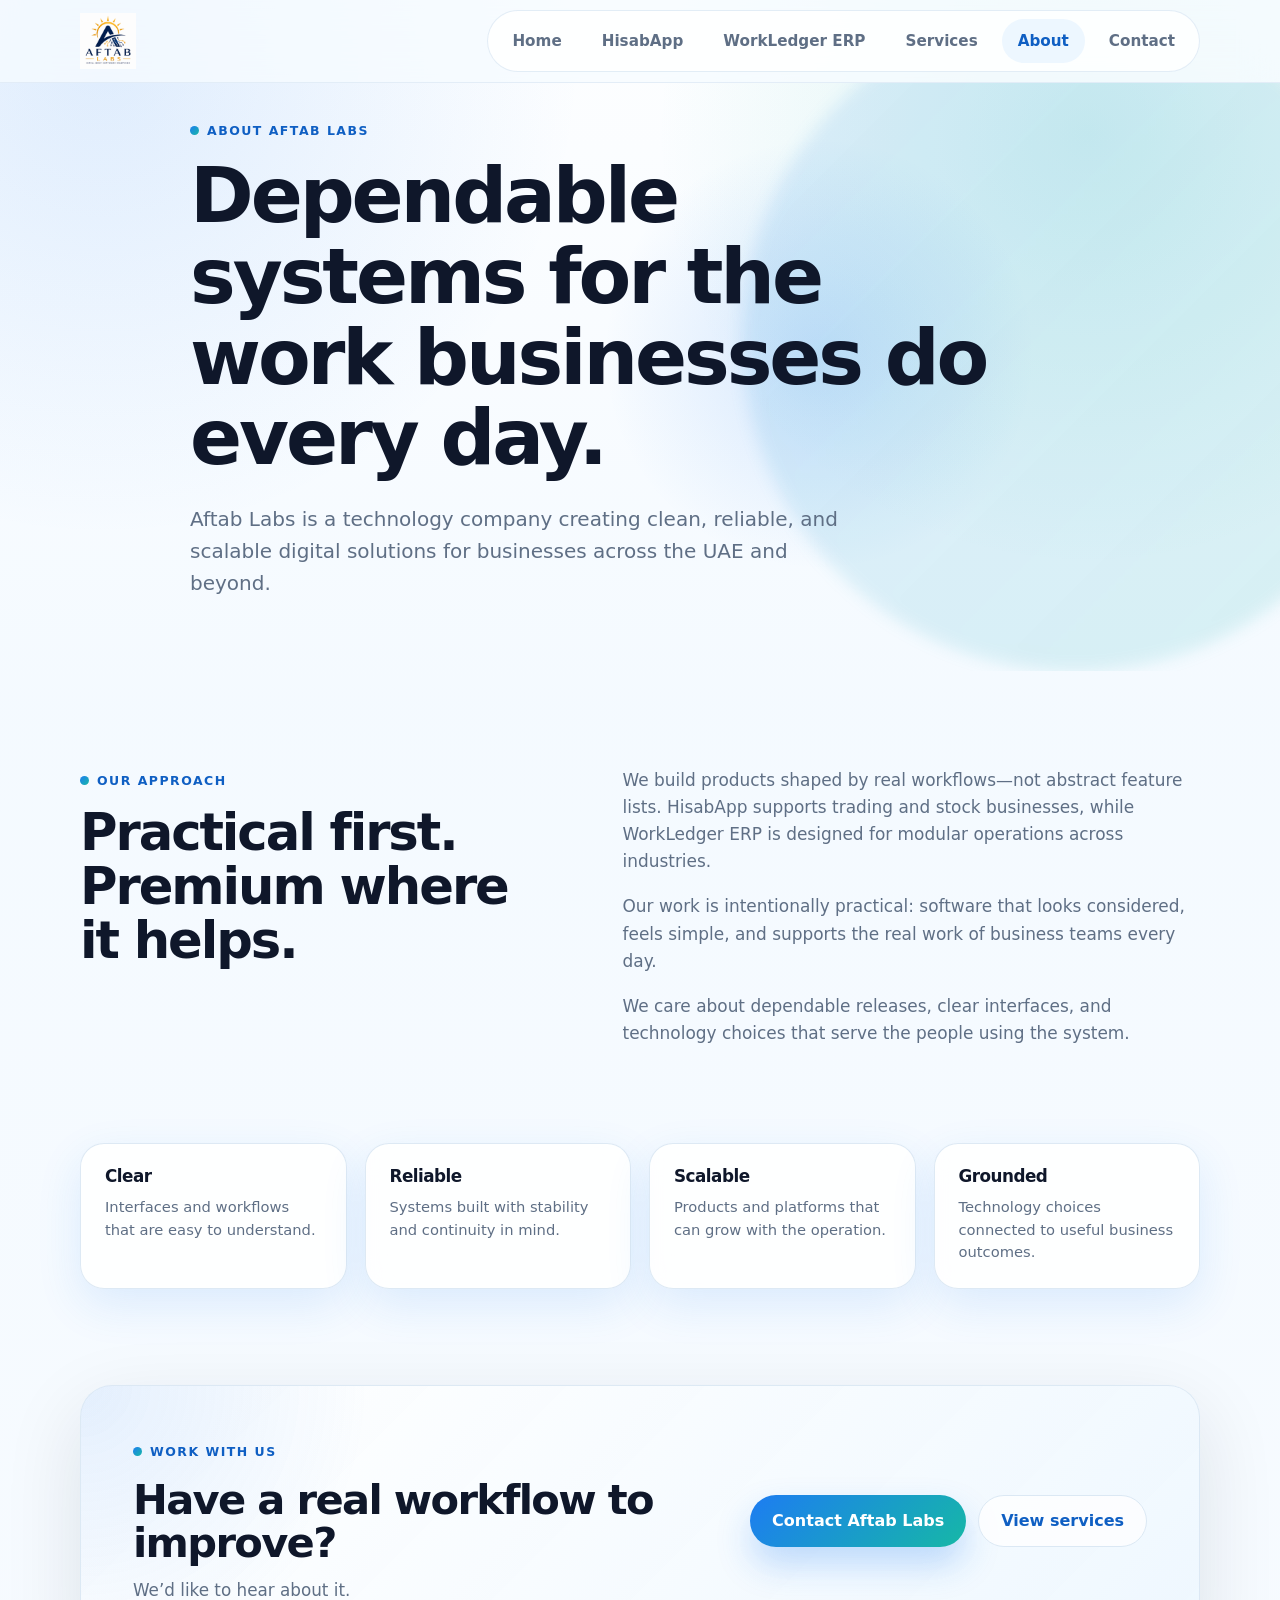
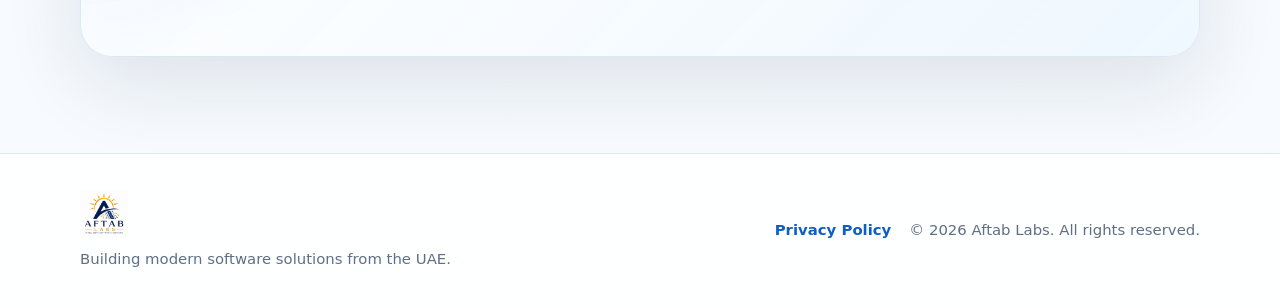
==== about.html @ db3553d0 "Convert website to multi-page static site" ====
<!DOCTYPE html>
<html lang="en"><head><meta charset="UTF-8"><meta name="viewport" content="width=device-width, initial-scale=1.0"><meta name="description" content="Learn about Aftab Labs, a UAE technology company building clean, reliable, and scalable digital solutions for real business workflows."><link rel="canonical" href="https://aftablabs.com/about.html"><meta property="og:type" content="website"><meta property="og:url" content="https://aftablabs.com/about.html"><meta property="og:title" content="About Aftab Labs"><meta property="og:description" content="Practical software and digital solutions shaped around how businesses really work."><meta property="og:image" content="https://aftablabs.com/assets/aftab-labs-social-preview.png"><meta property="og:image:alt" content="Aftab Labs — practical software for modern businesses"><meta name="twitter:card" content="summary_large_image"><meta name="twitter:image" content="https://aftablabs.com/assets/aftab-labs-social-preview.png"><title>About Aftab Labs | Practical software from the UAE</title><link rel="icon" type="image/png" href="assets/favicon.png"><link rel="stylesheet" href="style.css"><script type="application/ld+json">{"@context":"https://schema.org","@type":"Organization","name":"Aftab Labs","url":"https://aftablabs.com/","logo":"https://aftablabs.com/assets/aftab-labs-logo-final.png","email":"info@aftablabs.com","telephone":"+971541717940","address":{"@type":"PostalAddress","addressCountry":"AE"}}</script></head>
<body><header class="site-header" data-header><nav class="nav container" aria-label="Primary navigation"><a class="brand" href="index.html"><img src="assets/aftab-labs-logo-final.png" alt="Aftab Labs logo"></a><button class="nav-toggle" type="button" aria-expanded="false" aria-controls="primary-menu" data-nav-toggle><span class="sr-only">Toggle navigation</span><span></span><span></span><span></span></button><div class="nav-menu" id="primary-menu" data-nav-menu><a href="index.html">Home</a><a href="hisabapp.html">HisabApp</a><a href="workledger-erp.html">WorkLedger ERP</a><a href="services.html">Services</a><a href="about.html" aria-current="page">About</a><a href="contact.html">Contact</a></div></nav></header><main><section class="hero section page-hero"><div class="container narrow-hero"><div class="hero-copy reveal"><p class="eyebrow">About Aftab Labs</p><h1>Dependable systems for the work businesses do every day.</h1><p class="hero-text">Aftab Labs is a technology company creating clean, reliable, and scalable digital solutions for businesses across the UAE and beyond.</p></div></div></section><section class="section"><div class="container split"><div class="section-heading reveal"><p class="eyebrow">Our approach</p><h2>Practical first. Premium where it helps.</h2></div><div class="section-copy reveal"><p>We build products shaped by real workflows—not abstract feature lists. HisabApp supports trading and stock businesses, while WorkLedger ERP is designed for modular operations across industries.</p><p>Our work is intentionally practical: software that looks considered, feels simple, and supports the real work of business teams every day.</p><p>We care about dependable releases, clear interfaces, and technology choices that serve the people using the system.</p></div></div></section><section class="section trust"><div class="container"><div class="trust-grid"><article class="trust-card reveal"><h3>Clear</h3><p>Interfaces and workflows that are easy to understand.</p></article><article class="trust-card reveal"><h3>Reliable</h3><p>Systems built with stability and continuity in mind.</p></article><article class="trust-card reveal"><h3>Scalable</h3><p>Products and platforms that can grow with the operation.</p></article><article class="trust-card reveal"><h3>Grounded</h3><p>Technology choices connected to useful business outcomes.</p></article></div></div></section><section class="section cta-band"><div class="container cta-band-card reveal"><div><p class="eyebrow">Work with us</p><h2>Have a real workflow to improve?</h2><p>We&rsquo;d like to hear about it.</p></div><div class="cta-band-actions"><a class="btn btn-primary" href="contact.html">Contact Aftab Labs</a><a class="btn btn-secondary" href="services.html">View services</a></div></div></section></main><footer class="site-footer"><div class="container footer-content"><div class="footer-main"><a class="brand footer-brand" href="index.html"><img src="assets/aftab-labs-logo-final.png" alt="Aftab Labs logo"></a><p>Building modern software solutions from the UAE.</p></div><div class="footer-meta"><a href="privacy.html">Privacy Policy</a><span>&copy; <span data-year></span> Aftab Labs. All rights reserved.</span></div></div></footer><script src="script.js"></script></body></html>
---- style.css ----
:root {
  --bg: #f7fbff;
  --surface: #ffffff;
  --surface-soft: #edf7ff;
  --text: #0f172a;
  --muted: #5f6f85;
  --line: #dbe8f4;
  --blue: #1d7cf2;
  --blue-dark: #0f5fc3;
  --teal: #16b8a6;
  --green: #28b46b;
  --shadow: 0 26px 80px rgba(15, 23, 42, 0.11);
  --shadow-soft: 0 16px 45px rgba(29, 124, 242, 0.12);
  --shadow-lift: 0 24px 58px rgba(15, 23, 42, 0.13);
  --radius-xl: 32px;
  --radius-lg: 24px;
  --radius-md: 18px;
}

* {
  box-sizing: border-box;
}

html {
  scroll-behavior: smooth;
}

body {
  margin: 0;
  font-family: system-ui, -apple-system, BlinkMacSystemFont, "Segoe UI", sans-serif;
  color: var(--text);
  background:
    radial-gradient(circle at 8% 3%, rgba(29, 124, 242, 0.13), transparent 30rem),
    radial-gradient(circle at 85% 7%, rgba(22, 184, 166, 0.14), transparent 27rem),
    linear-gradient(180deg, rgba(255, 255, 255, 0.72), rgba(237, 247, 255, 0.28) 44rem, rgba(255, 255, 255, 0)),
    var(--bg);
  line-height: 1.6;
}

body.nav-open {
  overflow: hidden;
}

img {
  display: block;
  max-width: 100%;
}

a {
  color: inherit;
  text-decoration: none;
}

p {
  margin: 0;
  color: var(--muted);
}

h1,
h2,
h3 {
  margin: 0;
  color: var(--text);
  letter-spacing: -0.04em;
  line-height: 1.05;
}

h1 {
  max-width: 760px;
  font-size: clamp(3rem, 8vw, 5.9rem);
}

h2 {
  font-size: clamp(2rem, 4vw, 3.35rem);
}

h3 {
  font-size: 1.35rem;
}

.container {
  width: min(1120px, calc(100% - 40px));
  margin-inline: auto;
}

.section {
  padding: 96px 0;
}

.narrow-hero {
  width: min(900px, calc(100% - 40px));
}

.narrow-content {
  width: min(780px, calc(100% - 40px));
}

.narrow-content h2 {
  margin-top: 42px;
  margin-bottom: 14px;
  font-size: clamp(1.6rem, 3vw, 2.3rem);
}

.narrow-content p {
  margin-bottom: 18px;
}

.narrow-content a,
.trust-card a {
  color: var(--blue-dark);
  font-weight: 700;
}

.product-page-logo {
  width: 180px;
  height: auto;
  margin: 0 auto 20px;
}

.contact-section {
  padding-top: 72px;
}

.contact-layout {
  display: grid;
  grid-template-columns: minmax(340px, 0.88fr) minmax(0, 1.12fr);
  gap: 28px;
  align-items: stretch;
}

.contact-card.contact-details-card {
  grid-template-columns: 1fr;
  align-content: start;
  gap: 30px;
  padding: 38px;
}

.contact-details-card .contact-links a {
  min-width: 0;
}

.contact-location {
  margin-top: auto !important;
  padding-top: 8px;
  color: var(--blue-dark);
  font-size: 0.88rem;
  font-weight: 700;
}

.contact-form {
  display: grid;
  gap: 10px;
  padding: 38px;
  background: var(--surface);
  border: 1px solid var(--line);
  border-radius: var(--radius-xl);
  box-shadow: var(--shadow-soft);
}

.contact-form h2 {
  margin-bottom: 8px;
}

.contact-form label:not(.honeypot) {
  margin-top: 8px;
  color: var(--text);
  font-weight: 700;
}

.contact-form input,
.contact-form textarea {
  width: 100%;
  padding: 13px 15px;
  color: var(--text);
  font: inherit;
  background: var(--bg);
  border: 1px solid var(--line);
  border-radius: 14px;
}

.contact-form input:focus,
.contact-form textarea:focus {
  outline: 3px solid rgba(29, 124, 242, 0.18);
  border-color: var(--blue);
}

.contact-form button:disabled {
  cursor: wait;
  opacity: 0.65;
}

.form-note,
.form-status {
  font-size: 0.92rem;
}

.form-status {
  min-height: 1.5em;
  color: var(--blue-dark);
}

.honeypot {
  position: absolute;
  width: 1px;
  height: 1px;
  overflow: hidden;
  clip: rect(0 0 0 0);
  white-space: nowrap;
}

.sr-only {
  position: absolute;
  width: 1px;
  height: 1px;
  padding: 0;
  margin: -1px;
  overflow: hidden;
  clip: rect(0, 0, 0, 0);
  white-space: nowrap;
  border: 0;
}

.site-header {
  position: sticky;
  top: 0;
  z-index: 20;
  width: 100%;
  background: rgba(247, 251, 255, 0.78);
  border-bottom: 1px solid rgba(219, 232, 244, 0.72);
  backdrop-filter: blur(18px);
  transition: box-shadow 180ms ease, background 180ms ease;
}

.site-header.is-scrolled {
  background: rgba(255, 255, 255, 0.9);
  box-shadow: 0 14px 40px rgba(15, 23, 42, 0.07);
}

.nav {
  display: flex;
  align-items: center;
  justify-content: space-between;
  min-height: 82px;
  gap: 24px;
}

.brand {
  display: inline-flex;
  align-items: center;
  gap: 12px;
  font-weight: 800;
  letter-spacing: -0.03em;
}

.brand img {
  height: 56px;
  width: auto;
  max-height: 56px;
  object-fit: contain;
}

.nav-menu {
  display: flex;
  align-items: center;
  gap: 8px;
  padding: 8px;
  background: rgba(255, 255, 255, 0.72);
  border: 1px solid rgba(219, 232, 244, 0.78);
  border-radius: 999px;
}

.nav-menu a {
  padding: 10px 16px;
  color: var(--muted);
  font-size: 0.95rem;
  font-weight: 600;
  border-radius: 999px;
  transition: color 180ms ease, background 180ms ease;
}

.nav-menu a:hover,
.nav-menu a:focus-visible {
  color: var(--blue-dark);
  background: var(--surface-soft);
}

.nav-menu a[aria-current="page"] {
  color: var(--blue-dark);
  background: var(--surface-soft);
}

.nav-toggle {
  display: none;
  width: 44px;
  height: 44px;
  padding: 10px;
  background: var(--surface);
  border: 1px solid var(--line);
  border-radius: 14px;
}

.nav-toggle span:not(.sr-only) {
  display: block;
  width: 100%;
  height: 2px;
  margin: 5px 0;
  background: var(--text);
  border-radius: 999px;
}

.hero {
  position: relative;
  min-height: min(780px, calc(100vh - 82px));
  display: grid;
  align-items: center;
  padding-top: 34px;
  padding-bottom: 72px;
  overflow: hidden;
}

.hero.page-hero {
  min-height: 560px;
}

.home-hero h1 {
  font-size: clamp(3rem, 6vw, 4.75rem);
}

.page-hero h1 {
  max-width: 820px;
  font-size: clamp(2.8rem, 6vw, 4.8rem);
}

.hero::before {
  content: "";
  position: absolute;
  inset: 8% auto auto 50%;
  width: 28rem;
  height: 28rem;
  background: radial-gradient(circle, rgba(29, 124, 242, 0.16), transparent 68%);
  transform: translateX(-10%);
  z-index: -1;
}

.hero::after {
  content: "";
  position: absolute;
  inset: auto -10% 0 auto;
  width: 52vw;
  height: 52vw;
  min-width: 420px;
  min-height: 420px;
  background: linear-gradient(135deg, rgba(29, 124, 242, 0.11), rgba(22, 184, 166, 0.14));
  border-radius: 999px;
  filter: blur(8px);
  z-index: -1;
}

.hero-grid {
  display: grid;
  grid-template-columns: minmax(0, 1.18fr) minmax(320px, 0.82fr);
  align-items: center;
  gap: 58px;
  transform: translateY(-10px);
}

.eyebrow {
  display: inline-flex;
  align-items: center;
  gap: 8px;
  margin-bottom: 16px;
  color: var(--blue-dark);
  font-size: 0.78rem;
  font-weight: 800;
  letter-spacing: 0.12em;
  text-transform: uppercase;
}

.eyebrow::before {
  content: "";
  width: 9px;
  height: 9px;
  background: linear-gradient(135deg, var(--blue), var(--teal));
  border-radius: 999px;
}

.hero-text {
  max-width: 650px;
  margin-top: 24px;
  font-size: clamp(1.05rem, 2vw, 1.25rem);
}

.hero-actions {
  display: flex;
  flex-wrap: wrap;
  gap: 14px;
  margin-top: 34px;
}

.btn {
  display: inline-flex;
  align-items: center;
  justify-content: center;
  min-height: 52px;
  padding: 0 22px;
  font-weight: 800;
  border-radius: 999px;
  transition: transform 180ms ease, box-shadow 180ms ease, background 180ms ease;
}

.btn:hover,
.btn:focus-visible {
  transform: translateY(-2px);
}

.btn-primary {
  color: #ffffff;
  background: linear-gradient(135deg, var(--blue), var(--teal));
  box-shadow: 0 18px 34px rgba(29, 124, 242, 0.25);
}

.btn-secondary {
  color: var(--blue-dark);
  background: rgba(255, 255, 255, 0.78);
  border: 1px solid var(--line);
}

.hero-card,
.product-card,
.service-card,
.contact-card {
  background: rgba(255, 255, 255, 0.82);
  border: 1px solid rgba(219, 232, 244, 0.9);
  box-shadow: var(--shadow-soft);
  backdrop-filter: blur(14px);
}

.hero-card {
  position: relative;
  display: grid;
  gap: 16px;
  padding: 28px;
  overflow: hidden;
  background:
    radial-gradient(circle at 18% 0%, rgba(29, 124, 242, 0.16), transparent 15rem),
    radial-gradient(circle at 92% 22%, rgba(22, 184, 166, 0.16), transparent 14rem),
    rgba(255, 255, 255, 0.84);
  border-radius: var(--radius-xl);
  box-shadow: var(--shadow);
}

.hero-card::before {
  content: "";
  position: absolute;
  inset: 1px;
  border: 1px solid rgba(255, 255, 255, 0.72);
  border-radius: calc(var(--radius-xl) - 1px);
  pointer-events: none;
}

.hero-card-header {
  display: flex;
  align-items: center;
  gap: 10px;
  color: var(--muted);
  font-size: 0.92rem;
  font-weight: 700;
}

.status-dot {
  width: 11px;
  height: 11px;
  background: var(--green);
  border-radius: 999px;
  box-shadow: 0 0 0 7px rgba(40, 180, 107, 0.12);
}

.hero-dashboard {
  display: grid;
  grid-template-columns: 1fr 118px;
  gap: 16px;
  align-items: end;
  padding: 18px;
  background:
    linear-gradient(135deg, rgba(255, 255, 255, 0.94), rgba(237, 247, 255, 0.82));
  border: 1px solid rgba(219, 232, 244, 0.92);
  border-radius: 24px;
  box-shadow: 0 14px 34px rgba(15, 23, 42, 0.07);
}

.dashboard-label {
  display: block;
  margin-bottom: 6px;
  color: var(--muted);
  font-size: 0.78rem;
  font-weight: 800;
  letter-spacing: 0.08em;
  text-transform: uppercase;
}

.hero-dashboard strong {
  display: block;
  font-size: 1.2rem;
  line-height: 1.1;
  letter-spacing: -0.04em;
}

.dashboard-chart {
  display: flex;
  align-items: end;
  gap: 7px;
  height: 72px;
  padding: 10px;
  background: rgba(255, 255, 255, 0.72);
  border: 1px solid rgba(219, 232, 244, 0.8);
  border-radius: 18px;
}

.dashboard-chart span {
  flex: 1;
  height: var(--height);
  min-height: 16px;
  background: linear-gradient(180deg, var(--teal), var(--blue));
  border-radius: 999px 999px 4px 4px;
  opacity: 0.86;
}

.metric-card {
  padding: 22px;
  background: linear-gradient(180deg, #ffffff, #f4fbff);
  border: 1px solid var(--line);
  border-radius: var(--radius-lg);
  box-shadow: inset 0 1px 0 rgba(255, 255, 255, 0.9);
}

.metric-card strong,
.metric-card span {
  display: block;
}

.metric-card strong {
  margin-bottom: 8px;
  font-size: 1.05rem;
}

.metric-card span {
  color: var(--muted);
}

.capability-list {
  display: grid;
  grid-template-columns: repeat(2, 1fr);
  gap: 10px;
}

.capability-list span {
  padding: 12px;
  color: var(--blue-dark);
  font-size: 0.88rem;
  font-weight: 800;
  text-align: center;
  background: var(--surface-soft);
  border-radius: 14px;
}

.split {
  display: grid;
  grid-template-columns: 0.9fr 1.1fr;
  gap: 70px;
  align-items: start;
}

.section-heading p:not(.eyebrow) {
  max-width: 660px;
  margin-top: 18px;
  font-size: 1.05rem;
}

.centered {
  max-width: 780px;
  margin: 0 auto 44px;
  text-align: center;
}

.centered .eyebrow {
  justify-content: center;
}

.centered p:not(.eyebrow) {
  margin-inline: auto;
}

.section-copy {
  display: grid;
  gap: 18px;
  font-size: 1.06rem;
}

.product-grid {
  display: grid;
  grid-template-columns: repeat(2, minmax(0, 1fr));
  gap: 26px;
}

.product-card {
  position: relative;
  display: grid;
  gap: 24px;
  min-height: 100%;
  padding: 34px;
  overflow: hidden;
  border-radius: var(--radius-xl);
  transition: transform 220ms ease, border-color 220ms ease, box-shadow 220ms ease;
}

.product-card::after {
  content: "";
  position: absolute;
  inset: auto -15% -32% 35%;
  width: 220px;
  height: 220px;
  background: radial-gradient(circle, rgba(29, 124, 242, 0.13), transparent 68%);
  opacity: 0;
  transition: opacity 220ms ease, transform 220ms ease;
  pointer-events: none;
}

.product-card:hover,
.product-card:focus-within {
  transform: translateY(-6px);
  border-color: rgba(29, 124, 242, 0.24);
  box-shadow: var(--shadow-lift);
}

.product-card:hover::after,
.product-card:focus-within::after {
  opacity: 1;
  transform: translateY(-10px);
}

.product-card.featured {
  background:
    radial-gradient(circle at 0% 0%, rgba(29, 124, 242, 0.13), transparent 17rem),
    linear-gradient(135deg, rgba(255, 255, 255, 0.94), rgba(237, 247, 255, 0.92)),
    var(--surface);
}

.product-logo-wrap,
.product-icon {
  display: grid;
  place-items: center;
  width: 70px;
  height: 70px;
  background: linear-gradient(180deg, #ffffff, #f4fbff);
  border: 1px solid var(--line);
  border-radius: 22px;
  box-shadow: 0 12px 30px rgba(15, 23, 42, 0.08);
}

.product-logo-wrap img {
  width: 48px;
  height: 48px;
  object-fit: contain;
}

.product-icon {
  color: var(--blue-dark);
  font-weight: 900;
  background: linear-gradient(135deg, rgba(29, 124, 242, 0.12), rgba(22, 184, 166, 0.16)), #ffffff;
}

.badge {
  display: inline-flex;
  margin-bottom: 14px;
  padding: 7px 11px;
  color: var(--blue-dark);
  font-size: 0.76rem;
  font-weight: 800;
  background: rgba(29, 124, 242, 0.1);
  border-radius: 999px;
}

.badge-green {
  color: #0f7b4c;
  background: rgba(40, 180, 107, 0.12);
}

.badge-live {
  color: #0f7b4c;
  background: rgba(40, 180, 107, 0.14);
}

.hero-copy .badge-live {
  margin-bottom: 18px;
}

.product-actions {
  margin-top: 22px;
}

.product-tagline {
  margin-top: 10px !important;
  color: var(--blue-dark) !important;
  font-weight: 700;
  font-size: 0.98rem !important;
}

.release-note {
  margin-top: 14px !important;
  font-size: 0.92rem !important;
  line-height: 1.55;
}

.hero-next {
  padding: 16px 18px;
  background: linear-gradient(135deg, rgba(29, 124, 242, 0.08), rgba(22, 184, 166, 0.1));
  border: 1px dashed rgba(29, 124, 242, 0.28);
  border-radius: 18px;
}

.hero-next-label {
  display: inline-block;
  margin-bottom: 6px;
  color: var(--blue-dark);
  font-size: 0.72rem;
  font-weight: 800;
  letter-spacing: 0.08em;
  text-transform: uppercase;
}

.hero-next p {
  color: var(--muted);
  font-size: 0.9rem;
  font-weight: 600;
}

.feature-badges {
  display: flex;
  flex-wrap: wrap;
  gap: 8px;
  margin-top: 18px;
}

.feature-badge {
  display: inline-flex;
  align-items: center;
  gap: 6px;
  padding: 7px 11px;
  color: var(--blue-dark);
  font-size: 0.76rem;
  font-weight: 800;
  background: rgba(29, 124, 242, 0.08);
  border: 1px solid rgba(29, 124, 242, 0.14);
  border-radius: 999px;
}

.feature-badge::before {
  content: "\2713";
  color: var(--green);
  font-weight: 900;
}

.coming-soon-list {
  display: grid;
  gap: 10px;
  margin: 0;
  padding: 0;
  list-style: none;
}

.coming-soon-list li {
  padding: 12px 14px;
  color: var(--muted);
  font-size: 0.9rem;
  font-weight: 600;
  background: var(--surface-soft);
  border-radius: 14px;
}

.release-banner {
  padding: 14px 0 0;
}

.release-banner-inner {
  display: flex;
  align-items: center;
  justify-content: space-between;
  gap: 20px;
  padding: 16px 20px;
  background:
    linear-gradient(135deg, rgba(255, 255, 255, 0.94), rgba(237, 247, 255, 0.9));
  border: 1px solid rgba(219, 232, 244, 0.92);
  border-radius: 20px;
  box-shadow: var(--shadow-soft);
}

.release-banner-title {
  color: var(--text);
  font-size: 0.98rem;
  font-weight: 800;
  letter-spacing: -0.02em;
}

.release-banner-languages {
  margin-top: 4px;
  font-size: 0.86rem;
}

.download {
  padding-top: 0;
}

.download-card {
  display: grid;
  grid-template-columns: minmax(0, 1fr) auto;
  gap: 32px;
  align-items: center;
  padding: clamp(24px, 4vw, 40px);
  background: rgba(255, 255, 255, 0.86);
  border: 1px solid rgba(219, 232, 244, 0.92);
  border-radius: var(--radius-xl);
  box-shadow: var(--shadow);
}

.download-actions {
  display: grid;
  gap: 16px;
  justify-items: start;
}

.play-badge-link {
  display: inline-block;
}

.play-badge {
  width: min(200px, 100%);
  height: auto;
}

.download-cta {
  font-size: 0.95rem;
  font-weight: 700;
  color: var(--blue-dark);
}

.download-qr {
  display: grid;
  justify-items: center;
  gap: 10px;
  padding: 16px;
  background: #ffffff;
  border: 1px solid var(--line);
  border-radius: 20px;
  box-shadow: var(--shadow-soft);
}

.download-qr img {
  width: 180px;
  height: 180px;
  object-fit: contain;
}

.download-qr p {
  font-size: 0.86rem;
  font-weight: 700;
  text-align: center;
  color: var(--blue-dark);
}

.hisab-feature-grid {
  display: grid;
  grid-template-columns: repeat(4, minmax(0, 1fr));
  gap: 18px;
}

.hisab-feature-card {
  padding: 24px;
  background: rgba(255, 255, 255, 0.86);
  border: 1px solid rgba(219, 232, 244, 0.92);
  border-radius: var(--radius-lg);
  box-shadow: var(--shadow-soft);
}

.hisab-feature-card h3 {
  font-size: 1.05rem;
  letter-spacing: -0.03em;
}

.hisab-feature-card p {
  margin-top: 10px;
  font-size: 0.92rem;
  line-height: 1.55;
}

.product-card p {
  margin-top: 16px;
}

.product-card h3 {
  font-size: clamp(1.45rem, 2.4vw, 1.8rem);
}

.preview {
  position: relative;
  overflow: hidden;
  background:
    radial-gradient(circle at 50% 34%, rgba(22, 184, 166, 0.12), transparent 34rem),
    radial-gradient(circle at 88% 16%, rgba(29, 124, 242, 0.1), transparent 28rem),
    linear-gradient(180deg, rgba(237, 247, 255, 0.72), rgba(255, 255, 255, 0));
}

.preview::before {
  content: "";
  position: absolute;
  inset: 18% 8% auto;
  height: 260px;
  background: linear-gradient(135deg, rgba(29, 124, 242, 0.1), rgba(22, 184, 166, 0.11));
  border: 1px solid rgba(255, 255, 255, 0.58);
  border-radius: 999px;
  filter: blur(28px);
  pointer-events: none;
}

.showcase-banner,
.screenshot-grid {
  position: relative;
}

.showcase-banner {
  display: grid;
  grid-template-columns: minmax(0, 1.1fr) minmax(300px, 0.9fr);
  gap: 28px;
  align-items: center;
  margin-bottom: 28px;
  padding: clamp(18px, 3vw, 28px);
  background:
    radial-gradient(circle at 12% 0%, rgba(29, 124, 242, 0.13), transparent 18rem),
    linear-gradient(135deg, rgba(255, 255, 255, 0.9), rgba(237, 247, 255, 0.86));
  border: 1px solid rgba(219, 232, 244, 0.92);
  border-radius: var(--radius-xl);
  box-shadow: var(--shadow);
  backdrop-filter: blur(14px);
  transition: transform 220ms ease, box-shadow 220ms ease, border-color 220ms ease;
}

.showcase-banner:hover {
  transform: translateY(-5px);
  border-color: rgba(29, 124, 242, 0.24);
  box-shadow: var(--shadow-lift);
}

.showcase-banner-copy {
  padding: 8px;
}

.showcase-banner-copy h3 {
  font-size: clamp(1.65rem, 3vw, 2.5rem);
}

.showcase-banner-copy p {
  margin-top: 16px;
  font-size: 1.02rem;
}

.showcase-image,
.screenshot-image {
  background:
    linear-gradient(135deg, rgba(255, 255, 255, 0.88), rgba(237, 247, 255, 0.72)),
    #ffffff;
  border: 1px solid rgba(219, 232, 244, 0.92);
  box-shadow: inset 0 1px 0 rgba(255, 255, 255, 0.88);
}

.showcase-image {
  position: relative;
  overflow: hidden;
  border-radius: 26px;
}

.showcase-image::after,
.screenshot-image::after {
  content: "";
  position: absolute;
  inset: 0;
  background: linear-gradient(135deg, rgba(255, 255, 255, 0.18), transparent 46%);
  pointer-events: none;
}

.showcase-image img,
.screenshot-image img {
  display: block;
  width: 100%;
  height: 100%;
  object-fit: contain;
}

.showcase-image img {
  aspect-ratio: 16 / 9;
  transition: transform 260ms ease;
}

.screenshot-grid {
  position: relative;
  display: grid;
  grid-template-columns: repeat(3, minmax(0, 1fr));
  gap: 22px;
  align-items: start;
}

.screenshot-card {
  position: relative;
  display: flex;
  flex-direction: column;
  overflow: hidden;
  min-width: 0;
  height: 100%;
  padding: 10px;
  background: rgba(255, 255, 255, 0.86);
  border: 1px solid rgba(219, 232, 244, 0.92);
  border-radius: 24px;
  box-shadow: var(--shadow-soft);
  backdrop-filter: blur(14px);
  transition: transform 220ms ease, box-shadow 220ms ease, border-color 220ms ease;
}

.screenshot-card:hover {
  transform: translateY(-6px) scale(1.01);
  border-color: rgba(29, 124, 242, 0.24);
  box-shadow: var(--shadow-lift);
}

.showcase-banner:hover img {
  transform: scale(1.025);
}

.screenshot-image {
  position: relative;
  display: flex;
  align-items: center;
  justify-content: center;
  overflow: hidden;
  height: 420px;
  border-radius: 18px;
}

.screenshot-image img {
  width: 100%;
  height: 100%;
  object-fit: contain;
}

.screenshot-copy {
  padding: 16px 8px 8px;
}

.screenshot-copy h3 {
  font-size: 1.08rem;
  letter-spacing: -0.03em;
}

.screenshot-copy p {
  margin-top: 8px;
  font-size: 0.9rem;
  line-height: 1.55;
}

.trust {
  padding-top: 0;
}

.trust-grid {
  display: grid;
  grid-template-columns: repeat(4, minmax(0, 1fr));
  gap: 18px;
}

.trust-card {
  padding: 24px;
  background: rgba(255, 255, 255, 0.86);
  border: 1px solid rgba(219, 232, 244, 0.92);
  border-radius: var(--radius-lg);
  box-shadow: var(--shadow-soft);
  backdrop-filter: blur(14px);
}

.trust-card h3 {
  font-size: 1.05rem;
  letter-spacing: -0.03em;
}

.trust-card p {
  margin-top: 10px;
  font-size: 0.92rem;
  line-height: 1.55;
}

.service-grid {
  display: grid;
  grid-template-columns: repeat(3, minmax(0, 1fr));
  gap: 18px;
}

.service-card {
  padding: 26px;
  border-radius: var(--radius-lg);
}

.service-icon {
  display: inline-flex;
  margin-bottom: 28px;
  color: var(--teal);
  font-size: 0.86rem;
  font-weight: 900;
}

.service-card p {
  margin-top: 14px;
  font-size: 0.95rem;
}

.cta-band {
  padding-top: 0;
}

.cta-band-card {
  display: flex;
  align-items: center;
  justify-content: space-between;
  gap: 28px;
  padding: clamp(30px, 5vw, 52px);
  background:
    radial-gradient(circle at 0% 0%, rgba(29, 124, 242, 0.12), transparent 18rem),
    linear-gradient(135deg, rgba(255, 255, 255, 0.94), rgba(237, 247, 255, 0.9));
  border: 1px solid rgba(219, 232, 244, 0.92);
  border-radius: var(--radius-xl);
  box-shadow: var(--shadow);
}

.cta-band-card h2 {
  font-size: clamp(1.8rem, 3.5vw, 2.6rem);
}

.cta-band-card p:not(.eyebrow) {
  margin-top: 12px;
  font-size: 1.05rem;
}

.cta-band-actions {
  display: flex;
  flex-wrap: wrap;
  gap: 12px;
  flex-shrink: 0;
}

.contact-card {
  position: relative;
  display: grid;
  grid-template-columns: 1.15fr 0.85fr;
  gap: 36px;
  align-items: center;
  padding: clamp(30px, 6vw, 58px);
  background:
    linear-gradient(135deg, rgba(255, 255, 255, 0.92), rgba(237, 247, 255, 0.9)),
    var(--surface);
  border-radius: var(--radius-xl);
  box-shadow: var(--shadow);
  overflow: hidden;
}

.contact-card::after {
  content: "";
  position: absolute;
  inset: auto -8% -45% auto;
  width: 360px;
  height: 360px;
  background: radial-gradient(circle, rgba(22, 184, 166, 0.16), transparent 66%);
  pointer-events: none;
}

.contact-card p:not(.eyebrow) {
  margin-top: 18px;
  max-width: 640px;
}

.contact-card > div {
  position: relative;
  z-index: 1;
}

.contact-links {
  position: relative;
  z-index: 1;
  display: grid;
  gap: 12px;
}

.contact-links a {
  display: flex;
  align-items: center;
  gap: 12px;
  padding: 16px 18px;
  color: var(--blue-dark);
  font-weight: 800;
  overflow-wrap: anywhere;
  background: #ffffff;
  border: 1px solid var(--line);
  border-radius: 18px;
  transition: transform 180ms ease, border-color 180ms ease, box-shadow 180ms ease, background 180ms ease;
}

.contact-links a:hover,
.contact-links a:focus-visible {
  transform: translateY(-3px);
  border-color: rgba(29, 124, 242, 0.32);
  background: linear-gradient(135deg, #ffffff, #f4fbff);
  box-shadow: 0 16px 34px rgba(29, 124, 242, 0.13);
}

.contact-icon {
  flex: 0 0 auto;
  position: relative;
  display: inline-block;
  width: 34px;
  height: 34px;
  color: var(--blue-dark);
  background: rgba(29, 124, 242, 0.1);
  border-radius: 12px;
}

.contact-icon.email::before {
  content: "";
  position: absolute;
  inset: 10px 8px;
  border: 1.8px solid currentColor;
  border-radius: 4px;
}

.contact-icon.email::after {
  content: "";
  position: absolute;
  left: 10px;
  top: 12px;
  width: 14px;
  height: 9px;
  border-right: 1.8px solid currentColor;
  border-bottom: 1.8px solid currentColor;
  transform: rotate(45deg) skew(-10deg, -10deg);
  transform-origin: center;
}

.contact-icon.whatsapp {
  color: #0f7b4c;
  background: rgba(40, 180, 107, 0.12);
}

.contact-icon.whatsapp::before {
  content: "";
  position: absolute;
  inset: 8px;
  border: 1.8px solid currentColor;
  border-radius: 50%;
}

.contact-icon.whatsapp::after {
  content: "";
  position: absolute;
  left: 13px;
  top: 12px;
  width: 9px;
  height: 9px;
  border-left: 2px solid currentColor;
  border-bottom: 2px solid currentColor;
  border-radius: 2px 0 2px 6px;
  transform: rotate(-35deg);
  box-shadow: -5px 9px 0 -3px currentColor;
}

.site-footer {
  padding: 36px 0;
  background: rgba(255, 255, 255, 0.84);
  border-top: 1px solid var(--line);
  backdrop-filter: blur(12px);
}

.footer-content {
  display: flex;
  align-items: center;
  justify-content: space-between;
  gap: 28px;
}

.footer-main {
  display: grid;
  gap: 10px;
}

.footer-brand img {
  height: 48px;
  width: auto;
  max-height: 48px;
  object-fit: contain;
}

.footer-content p,
.footer-meta {
  font-size: 0.93rem;
}

.footer-meta {
  display: flex;
  align-items: center;
  justify-content: flex-end;
  flex-wrap: wrap;
  gap: 12px 18px;
  color: var(--muted);
}

.footer-meta a {
  color: var(--blue-dark);
  font-weight: 800;
}

.footer-meta a:hover,
.footer-meta a:focus-visible {
  text-decoration: underline;
  text-underline-offset: 4px;
}

.reveal {
  opacity: 0;
  transform: translateY(24px);
  transition: opacity 650ms ease, transform 650ms ease;
}

.reveal.is-visible {
  opacity: 1;
  transform: translateY(0);
}

@media (prefers-reduced-motion: reduce) {
  *,
  *::before,
  *::after {
    scroll-behavior: auto !important;
    transition-duration: 0.01ms !important;
    animation-duration: 0.01ms !important;
    animation-iteration-count: 1 !important;
  }

  .reveal {
    opacity: 1;
    transform: none;
  }
}

@media (max-width: 980px) {
  .section {
    padding: 82px 0;
  }

  .hero-grid,
  .split,
  .contact-card {
    grid-template-columns: 1fr;
  }

  .hero-grid {
    gap: 38px;
    transform: none;
  }

  .hero-card {
    max-width: 560px;
  }

  .product-grid,
  .service-grid,
  .trust-grid,
  .hisab-feature-grid {
    grid-template-columns: repeat(2, minmax(0, 1fr));
  }

  .contact-layout {
    grid-template-columns: 1fr;
  }

  .download-card {
    grid-template-columns: 1fr;
    justify-items: start;
  }

  .download-qr {
    width: 100%;
    max-width: 260px;
  }

  .release-banner-inner {
    flex-direction: column;
    align-items: flex-start;
  }

  .release-banner-inner .btn {
    width: 100%;
  }

  .cta-band-card {
    flex-direction: column;
    align-items: flex-start;
  }

  .showcase-banner {
    grid-template-columns: 1fr;
  }

  .screenshot-image {
    height: 400px;
  }
}

@media (max-width: 760px) {
  .container {
    width: min(100% - 28px, 1120px);
  }

  .nav {
    min-height: 72px;
  }

  .brand img {
    height: 48px;
    max-height: 48px;
  }

  .nav-toggle {
    display: block;
  }

  .nav-menu {
    position: fixed;
    top: 82px;
    right: 14px;
    left: 14px;
    display: grid;
    gap: 8px;
    padding: 12px;
    background: rgba(255, 255, 255, 0.96);
    border-radius: 22px;
    box-shadow: var(--shadow);
    opacity: 0;
    pointer-events: none;
    transform: translateY(-10px);
    transition: opacity 180ms ease, transform 180ms ease;
  }

  .nav-menu.is-open {
    opacity: 1;
    pointer-events: auto;
    transform: translateY(0);
  }

  .nav-menu a {
    padding: 13px 14px;
  }

  .hero {
    min-height: auto;
    padding-top: 48px;
    padding-bottom: 60px;
  }

  .page-hero {
    min-height: auto;
  }

  .contact-form {
    padding: 24px;
  }

  h1 {
    font-size: clamp(2.55rem, 15vw, 4.6rem);
  }

  .hero-actions,
  .btn {
    width: 100%;
  }

  .capability-list,
  .product-grid,
  .service-grid,
  .trust-grid,
  .hisab-feature-grid {
    grid-template-columns: 1fr;
  }

  .download-actions .btn {
    width: 100%;
  }

  .cta-band-actions,
  .cta-band-actions .btn {
    width: 100%;
  }

  .showcase-banner,
  .screenshot-card {
    border-radius: 24px;
  }

  .showcase-banner {
    padding: 14px;
  }

  .showcase-banner-copy {
    padding: 8px 4px 6px;
  }

  .screenshot-grid {
    gap: 18px;
  }

  .screenshot-image {
    height: clamp(360px, 112vw, 520px);
  }

  .footer-content {
    align-items: flex-start;
    flex-direction: column;
  }

  .footer-meta {
    justify-content: flex-start;
  }
}

@media (min-width: 981px) {
  #hisabapp-preview .screenshot-grid {
    display: grid;
    grid-template-columns: repeat(3, minmax(0, 1fr));
  }

  #hisabapp-preview .screenshot-card {
    width: auto;
    max-width: none;
  }
}

@media (min-width: 761px) and (max-width: 980px) {
  #hisabapp-preview .screenshot-grid {
    display: grid;
    grid-template-columns: repeat(2, minmax(0, 1fr));
  }
}

@media (max-width: 760px) {
  #hisabapp-preview .screenshot-grid {
    display: grid;
    grid-template-columns: 1fr;
  }
}
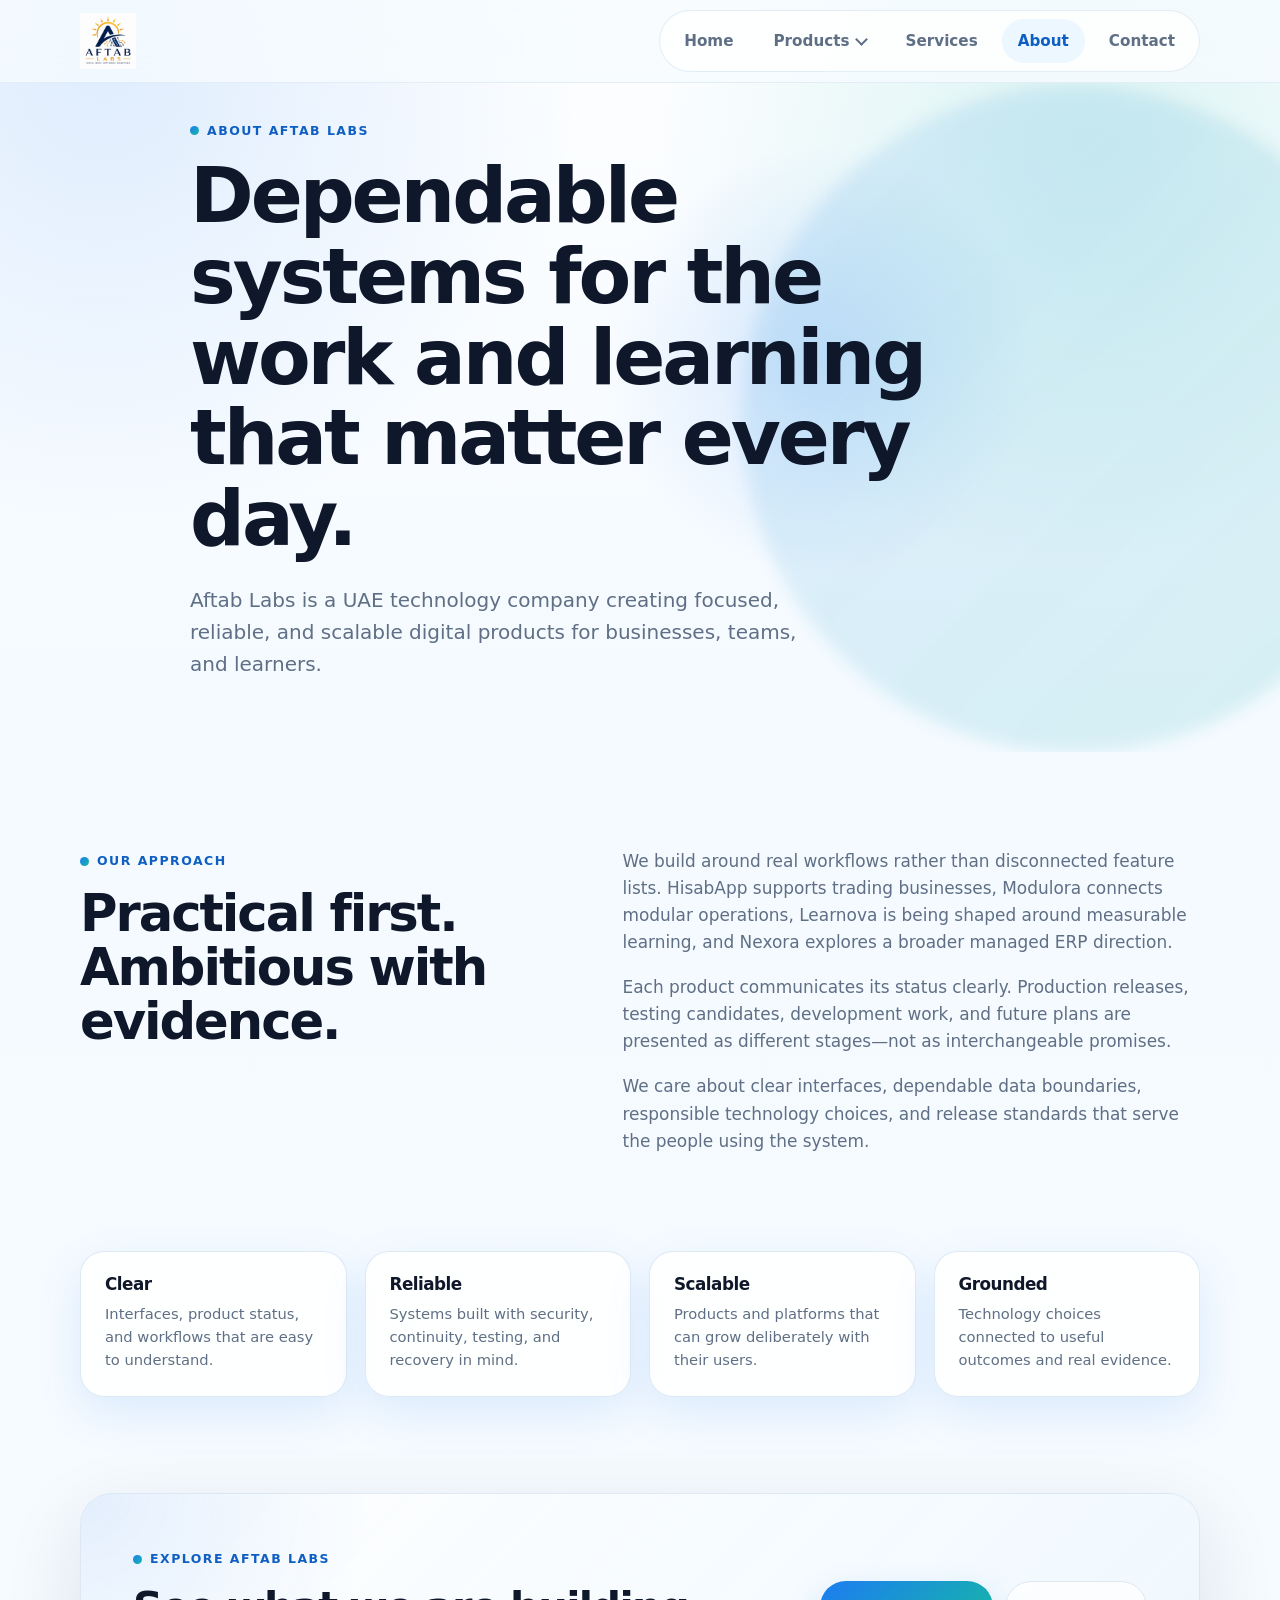
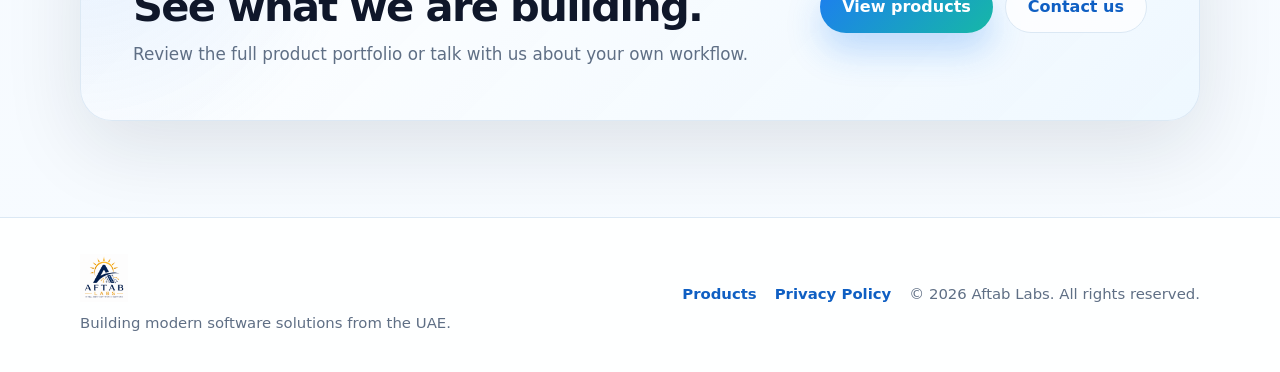
==== commit caa1e050: "Expand product portfolio website" ====
--- a/about.html
+++ b/about.html
@@ -1,3 +1,11 @@
 <!DOCTYPE html>
-<html lang="en"><head><meta charset="UTF-8"><meta name="viewport" content="width=device-width, initial-scale=1.0"><meta name="description" content="Learn about Aftab Labs, a UAE technology company building clean, reliable, and scalable digital solutions for real business workflows."><link rel="canonical" href="https://aftablabs.com/about.html"><meta property="og:type" content="website"><meta property="og:url" content="https://aftablabs.com/about.html"><meta property="og:title" content="About Aftab Labs"><meta property="og:description" content="Practical software and digital solutions shaped around how businesses really work."><meta property="og:image" content="https://aftablabs.com/assets/aftab-labs-social-preview.png"><meta property="og:image:alt" content="Aftab Labs — practical software for modern businesses"><meta name="twitter:card" content="summary_large_image"><meta name="twitter:image" content="https://aftablabs.com/assets/aftab-labs-social-preview.png"><title>About Aftab Labs | Practical software from the UAE</title><link rel="icon" type="image/png" href="assets/favicon.png"><link rel="stylesheet" href="style.css"><script type="application/ld+json">{"@context":"https://schema.org","@type":"Organization","name":"Aftab Labs","url":"https://aftablabs.com/","logo":"https://aftablabs.com/assets/aftab-labs-logo-final.png","email":"info@aftablabs.com","telephone":"+971541717940","address":{"@type":"PostalAddress","addressCountry":"AE"}}</script></head>
-<body><header class="site-header" data-header><nav class="nav container" aria-label="Primary navigation"><a class="brand" href="index.html"><img src="assets/aftab-labs-logo-final.png" alt="Aftab Labs logo"></a><button class="nav-toggle" type="button" aria-expanded="false" aria-controls="primary-menu" data-nav-toggle><span class="sr-only">Toggle navigation</span><span></span><span></span><span></span></button><div class="nav-menu" id="primary-menu" data-nav-menu><a href="index.html">Home</a><a href="hisabapp.html">HisabApp</a><a href="workledger-erp.html">WorkLedger ERP</a><a href="services.html">Services</a><a href="about.html" aria-current="page">About</a><a href="contact.html">Contact</a></div></nav></header><main><section class="hero section page-hero"><div class="container narrow-hero"><div class="hero-copy reveal"><p class="eyebrow">About Aftab Labs</p><h1>Dependable systems for the work businesses do every day.</h1><p class="hero-text">Aftab Labs is a technology company creating clean, reliable, and scalable digital solutions for businesses across the UAE and beyond.</p></div></div></section><section class="section"><div class="container split"><div class="section-heading reveal"><p class="eyebrow">Our approach</p><h2>Practical first. Premium where it helps.</h2></div><div class="section-copy reveal"><p>We build products shaped by real workflows—not abstract feature lists. HisabApp supports trading and stock businesses, while WorkLedger ERP is designed for modular operations across industries.</p><p>Our work is intentionally practical: software that looks considered, feels simple, and supports the real work of business teams every day.</p><p>We care about dependable releases, clear interfaces, and technology choices that serve the people using the system.</p></div></div></section><section class="section trust"><div class="container"><div class="trust-grid"><article class="trust-card reveal"><h3>Clear</h3><p>Interfaces and workflows that are easy to understand.</p></article><article class="trust-card reveal"><h3>Reliable</h3><p>Systems built with stability and continuity in mind.</p></article><article class="trust-card reveal"><h3>Scalable</h3><p>Products and platforms that can grow with the operation.</p></article><article class="trust-card reveal"><h3>Grounded</h3><p>Technology choices connected to useful business outcomes.</p></article></div></div></section><section class="section cta-band"><div class="container cta-band-card reveal"><div><p class="eyebrow">Work with us</p><h2>Have a real workflow to improve?</h2><p>We&rsquo;d like to hear about it.</p></div><div class="cta-band-actions"><a class="btn btn-primary" href="contact.html">Contact Aftab Labs</a><a class="btn btn-secondary" href="services.html">View services</a></div></div></section></main><footer class="site-footer"><div class="container footer-content"><div class="footer-main"><a class="brand footer-brand" href="index.html"><img src="assets/aftab-labs-logo-final.png" alt="Aftab Labs logo"></a><p>Building modern software solutions from the UAE.</p></div><div class="footer-meta"><a href="privacy.html">Privacy Policy</a><span>&copy; <span data-year></span> Aftab Labs. All rights reserved.</span></div></div></footer><script src="script.js"></script></body></html>
+<html lang="en">
+<head>
+  <meta charset="UTF-8"><meta name="viewport" content="width=device-width, initial-scale=1.0"><meta name="description" content="Learn about Aftab Labs, a UAE technology company building practical business and learning products with clear release standards."><link rel="canonical" href="https://aftablabs.com/about.html"><meta property="og:type" content="website"><meta property="og:url" content="https://aftablabs.com/about.html"><meta property="og:title" content="About Aftab Labs"><meta property="og:description" content="Practical software and digital products shaped around real work and responsible growth."><meta property="og:image" content="https://aftablabs.com/assets/aftab-labs-social-preview.png"><meta property="og:image:alt" content="Aftab Labs — practical software for modern businesses"><meta name="twitter:card" content="summary_large_image"><meta name="twitter:image" content="https://aftablabs.com/assets/aftab-labs-social-preview.png"><title>About Aftab Labs | Practical software from the UAE</title><link rel="icon" type="image/png" href="assets/favicon.png"><link rel="stylesheet" href="style.css"><script type="application/ld+json">{"@context":"https://schema.org","@type":"Organization","name":"Aftab Labs","url":"https://aftablabs.com/","logo":"https://aftablabs.com/assets/aftab-labs-logo-final.png","email":"info@aftablabs.com","telephone":"+971541717940","address":{"@type":"PostalAddress","addressCountry":"AE"}}</script>
+</head>
+<body>
+  <header class="site-header" data-header><nav class="nav container" aria-label="Primary navigation"><a class="brand" href="index.html"><img src="assets/aftab-labs-logo-final.png" alt="Aftab Labs logo"></a><button class="nav-toggle" type="button" aria-expanded="false" aria-controls="primary-menu" data-nav-toggle><span class="sr-only">Toggle navigation</span><span></span><span></span><span></span></button><div class="nav-menu" id="primary-menu" data-nav-menu><a href="index.html">Home</a><details class="nav-products" data-product-menu><summary>Products</summary><div class="nav-products-panel"><a href="products.html"><strong>All products</strong><span>View the complete Aftab Labs portfolio</span></a><a href="hisabapp.html"><strong>HisabApp</strong><span>Accounting, stock, and digital commerce</span></a><a href="modulora-erp.html"><strong>Modulora ERP</strong><span>Cloud-first modular operations</span></a><a href="learnova.html"><strong>Learnova</strong><span>Curriculum-aligned learning</span></a><a href="nexora-erp.html"><strong>Nexora ERP</strong><span>Planned UAE-first managed ERP</span></a></div></details><a href="services.html">Services</a><a href="about.html" aria-current="page">About</a><a href="contact.html">Contact</a></div></nav></header>
+  <main><section class="hero section page-hero"><div class="container narrow-hero"><div class="hero-copy reveal"><p class="eyebrow">About Aftab Labs</p><h1>Dependable systems for the work and learning that matter every day.</h1><p class="hero-text">Aftab Labs is a UAE technology company creating focused, reliable, and scalable digital products for businesses, teams, and learners.</p></div></div></section><section class="section"><div class="container split"><div class="section-heading reveal"><p class="eyebrow">Our approach</p><h2>Practical first. Ambitious with evidence.</h2></div><div class="section-copy reveal"><p>We build around real workflows rather than disconnected feature lists. HisabApp supports trading businesses, Modulora connects modular operations, Learnova is being shaped around measurable learning, and Nexora explores a broader managed ERP direction.</p><p>Each product communicates its status clearly. Production releases, testing candidates, development work, and future plans are presented as different stages—not as interchangeable promises.</p><p>We care about clear interfaces, dependable data boundaries, responsible technology choices, and release standards that serve the people using the system.</p></div></div></section><section class="section trust"><div class="container"><div class="trust-grid"><article class="trust-card reveal"><h3>Clear</h3><p>Interfaces, product status, and workflows that are easy to understand.</p></article><article class="trust-card reveal"><h3>Reliable</h3><p>Systems built with security, continuity, testing, and recovery in mind.</p></article><article class="trust-card reveal"><h3>Scalable</h3><p>Products and platforms that can grow deliberately with their users.</p></article><article class="trust-card reveal"><h3>Grounded</h3><p>Technology choices connected to useful outcomes and real evidence.</p></article></div></div></section><section class="section cta-band"><div class="container cta-band-card reveal"><div><p class="eyebrow">Explore Aftab Labs</p><h2>See what we are building.</h2><p>Review the full product portfolio or talk with us about your own workflow.</p></div><div class="cta-band-actions"><a class="btn btn-primary" href="products.html">View products</a><a class="btn btn-secondary" href="contact.html">Contact us</a></div></div></section></main>
+  <footer class="site-footer"><div class="container footer-content"><div class="footer-main"><a class="brand footer-brand" href="index.html"><img src="assets/aftab-labs-logo-final.png" alt="Aftab Labs logo"></a><p>Building modern software solutions from the UAE.</p></div><div class="footer-meta"><a href="products.html">Products</a><a href="privacy.html">Privacy Policy</a><span>&copy; <span data-year></span> Aftab Labs. All rights reserved.</span></div></div></footer><script src="script.js"></script>
+</body>
+</html>
--- a/style.css
+++ b/style.css
@@ -289,6 +289,83 @@
   background: var(--surface-soft);
 }
 
+.nav-products {
+  position: relative;
+}
+
+.nav-products summary {
+  display: flex;
+  align-items: center;
+  gap: 7px;
+  padding: 10px 16px;
+  color: var(--muted);
+  font-size: 0.95rem;
+  font-weight: 600;
+  border-radius: 999px;
+  cursor: pointer;
+  list-style: none;
+  transition: color 180ms ease, background 180ms ease;
+}
+
+.nav-products summary::-webkit-details-marker {
+  display: none;
+}
+
+.nav-products summary::after {
+  content: "";
+  width: 7px;
+  height: 7px;
+  border-right: 2px solid currentColor;
+  border-bottom: 2px solid currentColor;
+  transform: translateY(-2px) rotate(45deg);
+  transition: transform 180ms ease;
+}
+
+.nav-products[open] summary,
+.nav-products summary:hover,
+.nav-products summary:focus-visible,
+.nav-products.current summary {
+  color: var(--blue-dark);
+  background: var(--surface-soft);
+}
+
+.nav-products[open] summary::after {
+  transform: translateY(2px) rotate(225deg);
+}
+
+.nav-products-panel {
+  position: absolute;
+  top: calc(100% + 14px);
+  left: 50%;
+  z-index: 30;
+  display: grid;
+  width: min(370px, 90vw);
+  padding: 10px;
+  background: rgba(255, 255, 255, 0.98);
+  border: 1px solid var(--line);
+  border-radius: 22px;
+  box-shadow: var(--shadow);
+  transform: translateX(-50%);
+}
+
+.nav-products-panel a {
+  display: grid;
+  gap: 2px;
+  padding: 12px 14px;
+  border-radius: 14px;
+}
+
+.nav-products-panel strong {
+  color: var(--text);
+  font-size: 0.92rem;
+}
+
+.nav-products-panel span {
+  color: var(--muted);
+  font-size: 0.78rem;
+  font-weight: 500;
+}
+
 .nav-toggle {
   display: none;
   width: 44px;
@@ -602,6 +679,241 @@
   gap: 26px;
 }
 
+.product-grid.portfolio-grid {
+  grid-template-columns: repeat(2, minmax(0, 1fr));
+}
+
+.portfolio-card {
+  align-content: start;
+}
+
+.portfolio-card .product-actions {
+  align-self: end;
+}
+
+.product-status-line {
+  display: flex;
+  flex-wrap: wrap;
+  gap: 8px 12px;
+  align-items: center;
+  margin-top: 18px;
+  padding-top: 16px;
+  border-top: 1px solid var(--line);
+}
+
+.product-status-line strong {
+  color: var(--text);
+  font-size: 0.88rem;
+}
+
+.product-status-line span {
+  color: var(--muted);
+  font-size: 0.86rem;
+}
+
+.badge-planning {
+  color: #76530a;
+  background: rgba(234, 179, 8, 0.14);
+}
+
+.badge-development {
+  color: #6a43b5;
+  background: rgba(124, 88, 214, 0.12);
+}
+
+.product-monogram {
+  font-size: 1.05rem;
+  letter-spacing: -0.04em;
+}
+
+.status-rail {
+  display: grid;
+  grid-template-columns: repeat(4, minmax(0, 1fr));
+  gap: 14px;
+  margin-top: 34px;
+}
+
+.status-step {
+  position: relative;
+  min-height: 150px;
+  padding: 22px;
+  background: rgba(255, 255, 255, 0.84);
+  border: 1px solid var(--line);
+  border-radius: var(--radius-lg);
+  box-shadow: var(--shadow-soft);
+}
+
+.status-step::before {
+  content: "";
+  display: block;
+  width: 34px;
+  height: 4px;
+  margin-bottom: 18px;
+  background: linear-gradient(90deg, var(--blue), var(--teal));
+  border-radius: 999px;
+}
+
+.status-step h3 {
+  font-size: 1rem;
+}
+
+.status-step p {
+  margin-top: 9px;
+  font-size: 0.88rem;
+  line-height: 1.55;
+}
+
+.mode-grid,
+.platform-grid {
+  display: grid;
+  grid-template-columns: repeat(2, minmax(0, 1fr));
+  gap: 22px;
+}
+
+.mode-card,
+.platform-card {
+  padding: clamp(26px, 4vw, 38px);
+  background: rgba(255, 255, 255, 0.86);
+  border: 1px solid var(--line);
+  border-radius: var(--radius-xl);
+  box-shadow: var(--shadow-soft);
+}
+
+.mode-card h3,
+.platform-card h3 {
+  font-size: clamp(1.4rem, 2.5vw, 2rem);
+}
+
+.mode-card p,
+.platform-card p {
+  margin-top: 14px;
+}
+
+.check-list {
+  display: grid;
+  gap: 11px;
+  margin: 22px 0 0;
+  padding: 0;
+  list-style: none;
+}
+
+.check-list li {
+  position: relative;
+  padding-left: 27px;
+  color: var(--muted);
+  font-size: 0.94rem;
+}
+
+.check-list li::before {
+  content: "\2713";
+  position: absolute;
+  left: 0;
+  color: var(--teal);
+  font-weight: 900;
+}
+
+.latest-update {
+  background:
+    radial-gradient(circle at 88% 10%, rgba(22, 184, 166, 0.12), transparent 24rem),
+    linear-gradient(180deg, rgba(237, 247, 255, 0.65), rgba(247, 251, 255, 0));
+}
+
+.update-card {
+  display: grid;
+  grid-template-columns: minmax(0, 0.72fr) minmax(0, 1.28fr);
+  gap: 34px;
+  align-items: start;
+  padding: clamp(30px, 5vw, 50px);
+  background: rgba(255, 255, 255, 0.9);
+  border: 1px solid var(--line);
+  border-radius: var(--radius-xl);
+  box-shadow: var(--shadow);
+}
+
+.update-card h2 {
+  font-size: clamp(1.8rem, 3.5vw, 2.8rem);
+}
+
+.update-card .section-copy {
+  font-size: 1rem;
+}
+
+.product-kicker {
+  display: inline-flex;
+  margin-bottom: 12px;
+  color: var(--blue-dark);
+  font-size: 0.82rem;
+  font-weight: 800;
+  letter-spacing: 0.08em;
+  text-transform: uppercase;
+}
+
+.store-demo-card {
+  display: grid;
+  grid-template-columns: minmax(0, 1fr) auto;
+  gap: 30px;
+  align-items: center;
+  padding: clamp(28px, 5vw, 48px);
+  color: #fff;
+  background:
+    radial-gradient(circle at 90% 10%, rgba(22, 184, 166, 0.5), transparent 19rem),
+    linear-gradient(135deg, #102a54, #0f5fc3 68%, #149f98);
+  border-radius: var(--radius-xl);
+  box-shadow: var(--shadow);
+}
+
+.store-demo-card h2,
+.store-demo-card p,
+.store-demo-card .eyebrow {
+  color: #fff;
+}
+
+.store-demo-card .eyebrow::before {
+  background: #fff;
+}
+
+.store-demo-card p:not(.eyebrow) {
+  max-width: 700px;
+  margin-top: 14px;
+  color: rgba(255, 255, 255, 0.82);
+}
+
+.store-demo-card .btn-secondary {
+  color: #0f376f;
+  background: #fff;
+  border-color: rgba(255, 255, 255, 0.6);
+}
+
+.availability-strip {
+  display: grid;
+  grid-template-columns: repeat(4, minmax(0, 1fr));
+  gap: 12px;
+  margin-top: 24px;
+}
+
+.availability-item {
+  padding: 16px;
+  background: rgba(255, 255, 255, 0.82);
+  border: 1px solid var(--line);
+  border-radius: 18px;
+}
+
+.availability-item strong,
+.availability-item span {
+  display: block;
+}
+
+.availability-item strong {
+  color: var(--text);
+  font-size: 0.94rem;
+}
+
+.availability-item span {
+  margin-top: 4px;
+  color: var(--muted);
+  font-size: 0.8rem;
+}
+
 .product-card {
   position: relative;
   display: grid;
@@ -896,6 +1208,7 @@
   margin-top: 16px;
 }
 
+.product-card h2,
 .product-card h3 {
   font-size: clamp(1.45rem, 2.4vw, 1.8rem);
 }
@@ -1378,6 +1691,15 @@
   .trust-grid,
   .hisab-feature-grid {
     grid-template-columns: repeat(2, minmax(0, 1fr));
+  }
+
+  .status-rail,
+  .availability-strip {
+    grid-template-columns: repeat(2, minmax(0, 1fr));
+  }
+
+  .update-card {
+    grid-template-columns: 1fr;
   }
 
   .contact-layout {
@@ -1462,6 +1784,26 @@
     padding: 13px 14px;
   }
 
+  .nav-products summary {
+    padding: 13px 14px;
+  }
+
+  .nav-products-panel {
+    position: static;
+    width: 100%;
+    margin-top: 4px;
+    padding: 6px;
+    background: var(--surface-soft);
+    border: 0;
+    border-radius: 16px;
+    box-shadow: none;
+    transform: none;
+  }
+
+  .nav-products-panel a {
+    padding: 10px 12px;
+  }
+
   .hero {
     min-height: auto;
     padding-top: 48px;
@@ -1487,10 +1829,23 @@
 
   .capability-list,
   .product-grid,
+  .product-grid.portfolio-grid,
   .service-grid,
   .trust-grid,
-  .hisab-feature-grid {
+  .hisab-feature-grid,
+  .mode-grid,
+  .platform-grid,
+  .status-rail,
+  .availability-strip {
     grid-template-columns: 1fr;
+  }
+
+  .store-demo-card {
+    grid-template-columns: 1fr;
+  }
+
+  .store-demo-card .btn {
+    width: 100%;
   }
 
   .download-actions .btn {
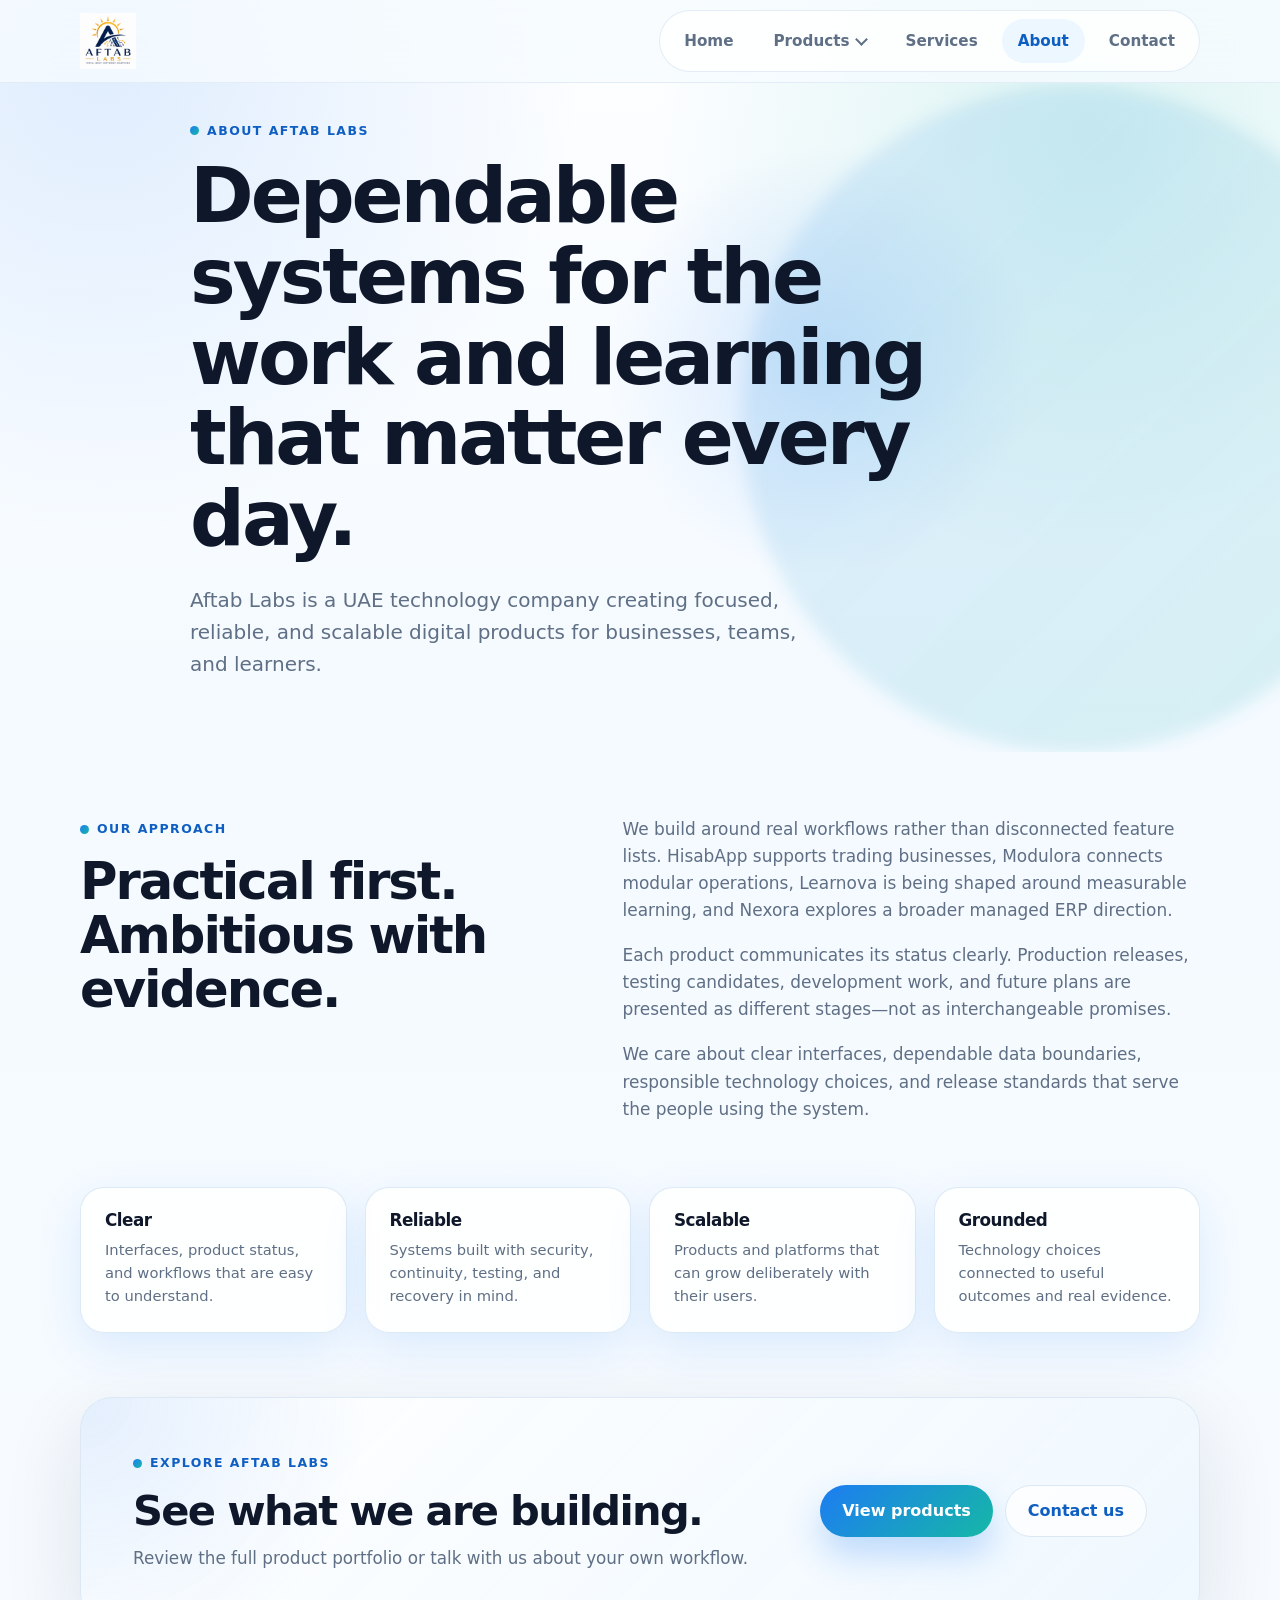
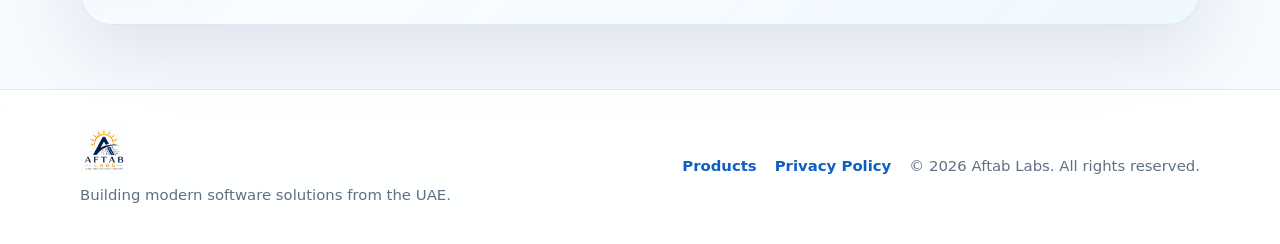
==== commit 09fc140d: "Improve site spacing and search signals" ====
--- a/about.html
+++ b/about.html
@@ -1,11 +1,11 @@
 <!DOCTYPE html>
 <html lang="en">
 <head>
-  <meta charset="UTF-8"><meta name="viewport" content="width=device-width, initial-scale=1.0"><meta name="description" content="Learn about Aftab Labs, a UAE technology company building practical business and learning products with clear release standards."><link rel="canonical" href="https://aftablabs.com/about.html"><meta property="og:type" content="website"><meta property="og:url" content="https://aftablabs.com/about.html"><meta property="og:title" content="About Aftab Labs"><meta property="og:description" content="Practical software and digital products shaped around real work and responsible growth."><meta property="og:image" content="https://aftablabs.com/assets/aftab-labs-social-preview.png"><meta property="og:image:alt" content="Aftab Labs — practical software for modern businesses"><meta name="twitter:card" content="summary_large_image"><meta name="twitter:image" content="https://aftablabs.com/assets/aftab-labs-social-preview.png"><title>About Aftab Labs | Practical software from the UAE</title><link rel="icon" type="image/png" href="assets/favicon.png"><link rel="stylesheet" href="style.css"><script type="application/ld+json">{"@context":"https://schema.org","@type":"Organization","name":"Aftab Labs","url":"https://aftablabs.com/","logo":"https://aftablabs.com/assets/aftab-labs-logo-final.png","email":"info@aftablabs.com","telephone":"+971541717940","address":{"@type":"PostalAddress","addressCountry":"AE"}}</script>
+  <meta charset="UTF-8"><meta name="viewport" content="width=device-width, initial-scale=1.0"><meta name="description" content="Learn about Aftab Labs, a UAE technology company building practical business and learning products with clear release standards."><link rel="canonical" href="https://aftablabs.com/about"><meta property="og:type" content="website"><meta property="og:url" content="https://aftablabs.com/about"><meta property="og:title" content="About Aftab Labs"><meta property="og:description" content="Practical software and digital products shaped around real work and responsible growth."><meta property="og:image" content="https://aftablabs.com/assets/aftab-labs-social-preview.png"><meta property="og:image:alt" content="Aftab Labs — practical software for modern businesses"><meta name="twitter:card" content="summary_large_image"><meta name="twitter:image" content="https://aftablabs.com/assets/aftab-labs-social-preview.png"><title>About Aftab Labs | Practical software from the UAE</title><link rel="icon" type="image/png" href="assets/favicon.png"><link rel="stylesheet" href="style.css"><script type="application/ld+json">{"@context":"https://schema.org","@type":"Organization","name":"Aftab Labs","url":"https://aftablabs.com/","logo":"https://aftablabs.com/assets/aftab-labs-logo-final.png","email":"info@aftablabs.com","telephone":"+971541717940","address":{"@type":"PostalAddress","addressCountry":"AE"}}</script>
 </head>
 <body>
-  <header class="site-header" data-header><nav class="nav container" aria-label="Primary navigation"><a class="brand" href="index.html"><img src="assets/aftab-labs-logo-final.png" alt="Aftab Labs logo"></a><button class="nav-toggle" type="button" aria-expanded="false" aria-controls="primary-menu" data-nav-toggle><span class="sr-only">Toggle navigation</span><span></span><span></span><span></span></button><div class="nav-menu" id="primary-menu" data-nav-menu><a href="index.html">Home</a><details class="nav-products" data-product-menu><summary>Products</summary><div class="nav-products-panel"><a href="products.html"><strong>All products</strong><span>View the complete Aftab Labs portfolio</span></a><a href="hisabapp.html"><strong>HisabApp</strong><span>Accounting, stock, and digital commerce</span></a><a href="modulora-erp.html"><strong>Modulora ERP</strong><span>Cloud-first modular operations</span></a><a href="learnova.html"><strong>Learnova</strong><span>Curriculum-aligned learning</span></a><a href="nexora-erp.html"><strong>Nexora ERP</strong><span>Planned UAE-first managed ERP</span></a></div></details><a href="services.html">Services</a><a href="about.html" aria-current="page">About</a><a href="contact.html">Contact</a></div></nav></header>
-  <main><section class="hero section page-hero"><div class="container narrow-hero"><div class="hero-copy reveal"><p class="eyebrow">About Aftab Labs</p><h1>Dependable systems for the work and learning that matter every day.</h1><p class="hero-text">Aftab Labs is a UAE technology company creating focused, reliable, and scalable digital products for businesses, teams, and learners.</p></div></div></section><section class="section"><div class="container split"><div class="section-heading reveal"><p class="eyebrow">Our approach</p><h2>Practical first. Ambitious with evidence.</h2></div><div class="section-copy reveal"><p>We build around real workflows rather than disconnected feature lists. HisabApp supports trading businesses, Modulora connects modular operations, Learnova is being shaped around measurable learning, and Nexora explores a broader managed ERP direction.</p><p>Each product communicates its status clearly. Production releases, testing candidates, development work, and future plans are presented as different stages—not as interchangeable promises.</p><p>We care about clear interfaces, dependable data boundaries, responsible technology choices, and release standards that serve the people using the system.</p></div></div></section><section class="section trust"><div class="container"><div class="trust-grid"><article class="trust-card reveal"><h3>Clear</h3><p>Interfaces, product status, and workflows that are easy to understand.</p></article><article class="trust-card reveal"><h3>Reliable</h3><p>Systems built with security, continuity, testing, and recovery in mind.</p></article><article class="trust-card reveal"><h3>Scalable</h3><p>Products and platforms that can grow deliberately with their users.</p></article><article class="trust-card reveal"><h3>Grounded</h3><p>Technology choices connected to useful outcomes and real evidence.</p></article></div></div></section><section class="section cta-band"><div class="container cta-band-card reveal"><div><p class="eyebrow">Explore Aftab Labs</p><h2>See what we are building.</h2><p>Review the full product portfolio or talk with us about your own workflow.</p></div><div class="cta-band-actions"><a class="btn btn-primary" href="products.html">View products</a><a class="btn btn-secondary" href="contact.html">Contact us</a></div></div></section></main>
-  <footer class="site-footer"><div class="container footer-content"><div class="footer-main"><a class="brand footer-brand" href="index.html"><img src="assets/aftab-labs-logo-final.png" alt="Aftab Labs logo"></a><p>Building modern software solutions from the UAE.</p></div><div class="footer-meta"><a href="products.html">Products</a><a href="privacy.html">Privacy Policy</a><span>&copy; <span data-year></span> Aftab Labs. All rights reserved.</span></div></div></footer><script src="script.js"></script>
+  <header class="site-header" data-header><nav class="nav container" aria-label="Primary navigation"><a class="brand" href="/"><img src="assets/aftab-labs-logo-final.png" alt="Aftab Labs logo"></a><button class="nav-toggle" type="button" aria-expanded="false" aria-controls="primary-menu" data-nav-toggle><span class="sr-only">Toggle navigation</span><span></span><span></span><span></span></button><div class="nav-menu" id="primary-menu" data-nav-menu><a href="/">Home</a><details class="nav-products" data-product-menu><summary>Products</summary><div class="nav-products-panel"><a href="/products"><strong>All products</strong><span>View the complete Aftab Labs portfolio</span></a><a href="/hisabapp"><strong>HisabApp</strong><span>Accounting, stock, and digital commerce</span></a><a href="/modulora-erp"><strong>Modulora ERP</strong><span>Cloud-first modular operations</span></a><a href="/learnova"><strong>Learnova</strong><span>Curriculum-aligned learning</span></a><a href="/nexora-erp"><strong>Nexora ERP</strong><span>Planned UAE-first managed ERP</span></a></div></details><a href="/services">Services</a><a href="/about" aria-current="page">About</a><a href="/contact">Contact</a></div></nav></header>
+  <main><section class="hero section page-hero"><div class="container narrow-hero"><div class="hero-copy reveal"><p class="eyebrow">About Aftab Labs</p><h1>Dependable systems for the work and learning that matter every day.</h1><p class="hero-text">Aftab Labs is a UAE technology company creating focused, reliable, and scalable digital products for businesses, teams, and learners.</p></div></div></section><section class="section"><div class="container split"><div class="section-heading reveal"><p class="eyebrow">Our approach</p><h2>Practical first. Ambitious with evidence.</h2></div><div class="section-copy reveal"><p>We build around real workflows rather than disconnected feature lists. HisabApp supports trading businesses, Modulora connects modular operations, Learnova is being shaped around measurable learning, and Nexora explores a broader managed ERP direction.</p><p>Each product communicates its status clearly. Production releases, testing candidates, development work, and future plans are presented as different stages—not as interchangeable promises.</p><p>We care about clear interfaces, dependable data boundaries, responsible technology choices, and release standards that serve the people using the system.</p></div></div></section><section class="section trust"><div class="container"><div class="trust-grid"><article class="trust-card reveal"><h3>Clear</h3><p>Interfaces, product status, and workflows that are easy to understand.</p></article><article class="trust-card reveal"><h3>Reliable</h3><p>Systems built with security, continuity, testing, and recovery in mind.</p></article><article class="trust-card reveal"><h3>Scalable</h3><p>Products and platforms that can grow deliberately with their users.</p></article><article class="trust-card reveal"><h3>Grounded</h3><p>Technology choices connected to useful outcomes and real evidence.</p></article></div></div></section><section class="section cta-band"><div class="container cta-band-card reveal"><div><p class="eyebrow">Explore Aftab Labs</p><h2>See what we are building.</h2><p>Review the full product portfolio or talk with us about your own workflow.</p></div><div class="cta-band-actions"><a class="btn btn-primary" href="/products">View products</a><a class="btn btn-secondary" href="/contact">Contact us</a></div></div></section></main>
+  <footer class="site-footer"><div class="container footer-content"><div class="footer-main"><a class="brand footer-brand" href="/"><img src="assets/aftab-labs-logo-final.png" alt="Aftab Labs logo"></a><p>Building modern software solutions from the UAE.</p></div><div class="footer-meta"><a href="/products">Products</a><a href="/privacy">Privacy Policy</a><span>&copy; <span data-year></span> Aftab Labs. All rights reserved.</span></div></div></footer><script src="script.js"></script>
 </body>
 </html>
--- a/style.css
+++ b/style.css
@@ -84,7 +84,7 @@
 }
 
 .section {
-  padding: 96px 0;
+  padding: 64px 0;
 }
 
 .narrow-hero {
@@ -197,6 +197,31 @@
 .form-status {
   min-height: 1.5em;
   color: var(--blue-dark);
+}
+
+.form-status[data-state="success"] {
+  color: #0f7b4c;
+}
+
+.form-status[data-state="error"] {
+  color: #a52828;
+}
+
+.turnstile-field {
+  display: grid;
+  gap: 7px;
+  min-width: 0;
+  margin-top: 10px;
+}
+
+.turnstile-field .cf-turnstile {
+  width: 100%;
+  min-height: 65px;
+}
+
+.turnstile-field p {
+  color: var(--muted);
+  font-size: 0.82rem;
 }
 
 .honeypot {
@@ -396,7 +421,7 @@
 }
 
 .hero.page-hero {
-  min-height: 560px;
+  min-height: 500px;
 }
 
 .home-hero h1 {
@@ -655,7 +680,7 @@
 
 .centered {
   max-width: 780px;
-  margin: 0 auto 44px;
+  margin: 0 auto 36px;
   text-align: center;
 }
 
@@ -1138,6 +1163,36 @@
   display: grid;
   gap: 16px;
   justify-items: start;
+}
+
+.language-highlight {
+  display: grid;
+  gap: 10px;
+  width: 100%;
+  padding: 16px;
+  color: var(--blue-dark);
+  background: linear-gradient(135deg, rgba(29, 124, 242, 0.09), rgba(22, 184, 166, 0.1));
+  border: 1px solid rgba(29, 124, 242, 0.16);
+  border-radius: 16px;
+}
+
+.language-highlight strong {
+  color: var(--text);
+  font-size: 0.9rem;
+}
+
+.language-list {
+  display: flex;
+  flex-wrap: wrap;
+  gap: 7px;
+}
+
+.language-list span {
+  padding: 6px 9px;
+  font-size: 0.78rem;
+  font-weight: 800;
+  background: rgba(255, 255, 255, 0.82);
+  border-radius: 999px;
 }
 
 .play-badge-link {
@@ -1640,14 +1695,8 @@
 }
 
 .reveal {
-  opacity: 0;
-  transform: translateY(24px);
-  transition: opacity 650ms ease, transform 650ms ease;
-}
-
-.reveal.is-visible {
   opacity: 1;
-  transform: translateY(0);
+  transform: none;
 }
 
 @media (prefers-reduced-motion: reduce) {
@@ -1668,7 +1717,11 @@
 
 @media (max-width: 980px) {
   .section {
-    padding: 82px 0;
+    padding: 52px 0;
+  }
+
+  .hero.page-hero {
+    min-height: 440px;
   }
 
   .hero-grid,
@@ -1740,6 +1793,10 @@
 }
 
 @media (max-width: 760px) {
+  .section {
+    padding: 44px 0;
+  }
+
   .container {
     width: min(100% - 28px, 1120px);
   }
